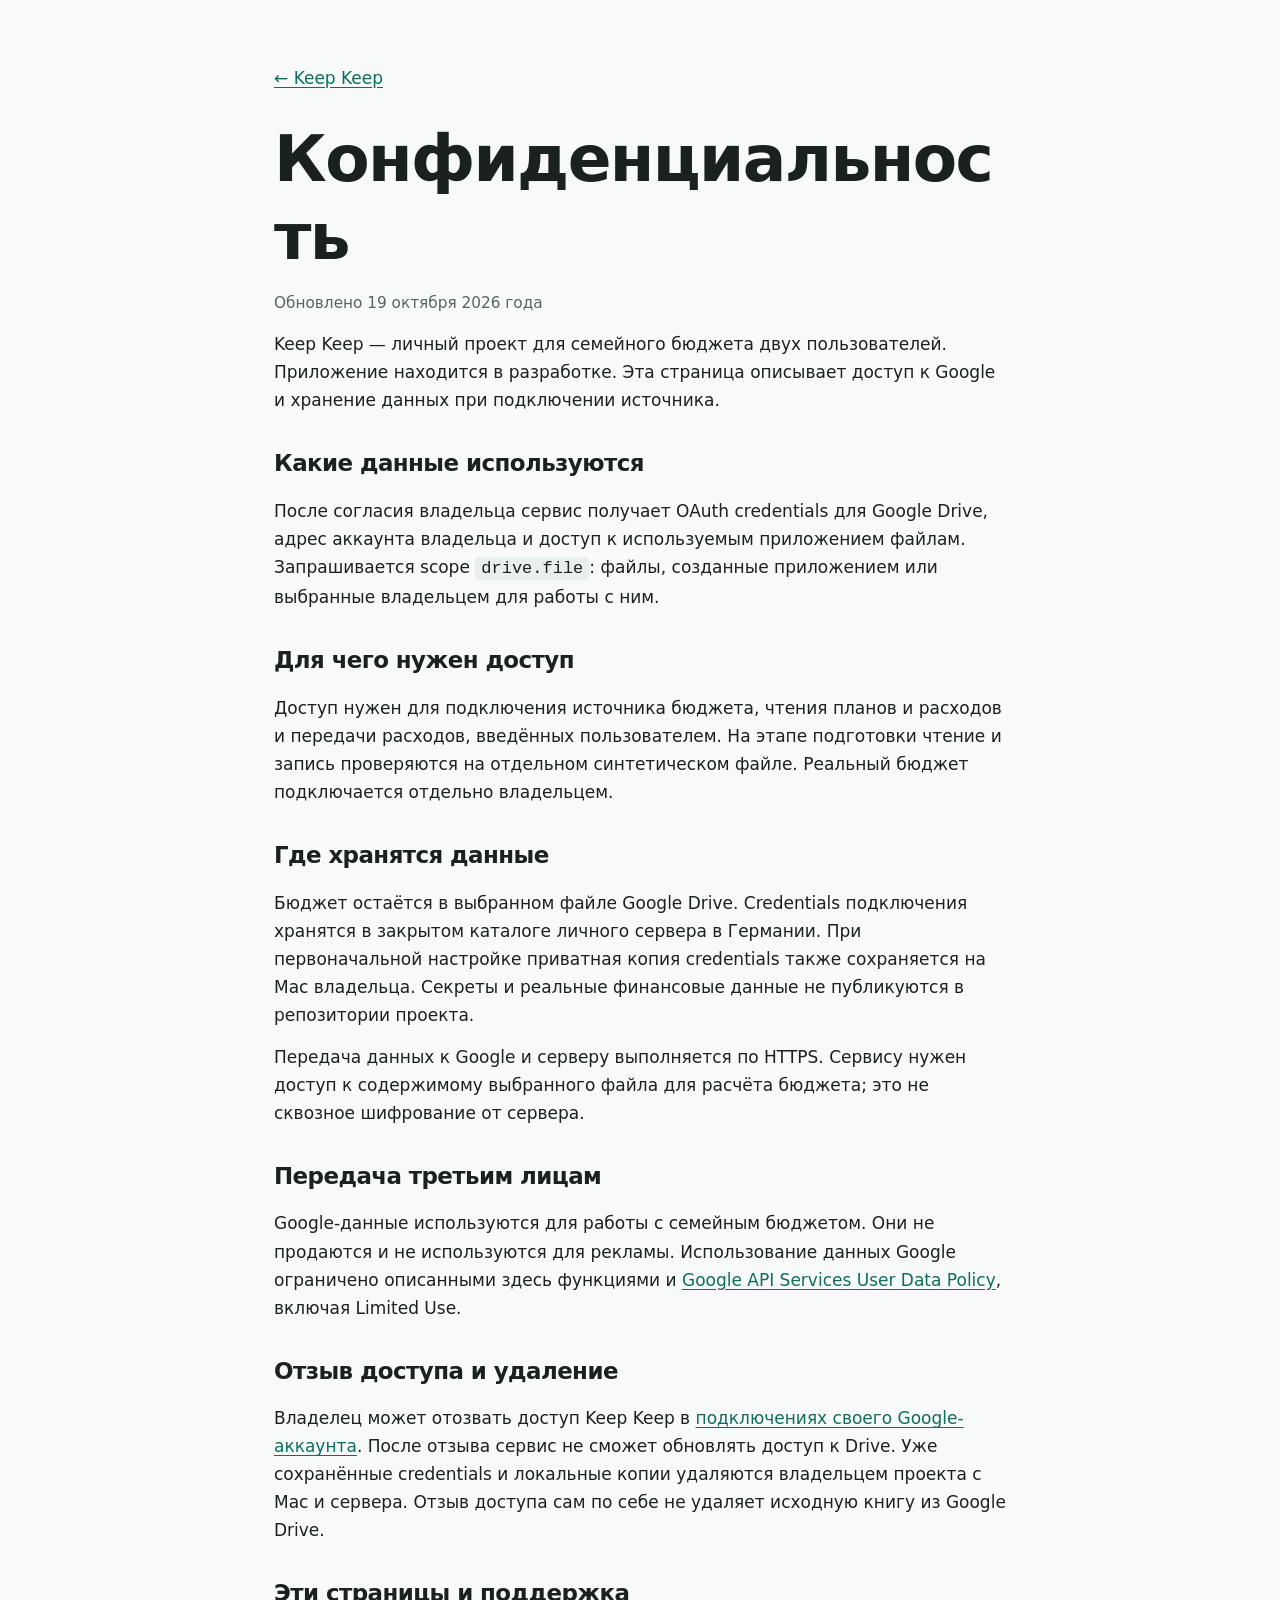
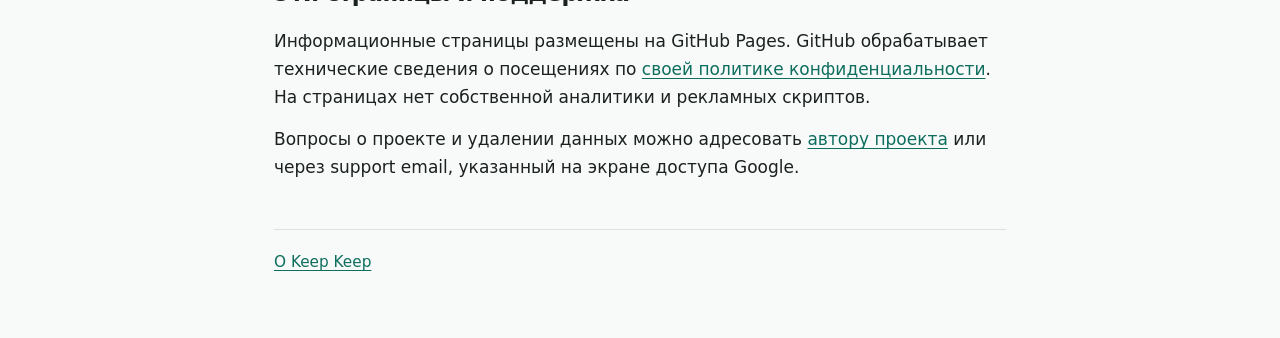
==== privacy.html @ e092f3ee "Publish Keep Keep information and privacy pages" ====
<!doctype html>
<html lang="ru">
<head>
  <meta charset="utf-8">
  <meta name="viewport" content="width=device-width, initial-scale=1">
  <title>Конфиденциальность — Keep Keep</title>
  <link rel="stylesheet" href="style.css">
</head>
<body>
  <main>
    <a class="back" href="index.html">← Keep Keep</a>
    <h1>Конфиденциальность</h1>
    <p class="muted">Обновлено 19 октября 2026 года</p>
    <p>Keep Keep — личный проект для семейного бюджета двух пользователей. Приложение находится в разработке. Эта страница описывает доступ к Google и хранение данных при подключении источника.</p>
    <h2>Какие данные используются</h2>
    <p>После согласия владельца сервис получает OAuth credentials для Google Drive, адрес аккаунта владельца и доступ к используемым приложением файлам. Запрашивается scope <code>drive.file</code>: файлы, созданные приложением или выбранные владельцем для работы с ним.</p>
    <h2>Для чего нужен доступ</h2>
    <p>Доступ нужен для подключения источника бюджета, чтения планов и расходов и передачи расходов, введённых пользователем. На этапе подготовки чтение и запись проверяются на отдельном синтетическом файле. Реальный бюджет подключается отдельно владельцем.</p>
    <h2>Где хранятся данные</h2>
    <p>Бюджет остаётся в выбранном файле Google Drive. Credentials подключения хранятся в закрытом каталоге личного сервера в Германии. При первоначальной настройке приватная копия credentials также сохраняется на Mac владельца. Секреты и реальные финансовые данные не публикуются в репозитории проекта.</p>
    <p>Передача данных к Google и серверу выполняется по HTTPS. Сервису нужен доступ к содержимому выбранного файла для расчёта бюджета; это не сквозное шифрование от сервера.</p>
    <h2>Передача третьим лицам</h2>
    <p>Google-данные используются для работы с семейным бюджетом. Они не продаются и не используются для рекламы. Использование данных Google ограничено описанными здесь функциями и <a href="https://developers.google.com/terms/api-services-user-data-policy">Google API Services User Data Policy</a>, включая Limited Use.</p>
    <h2>Отзыв доступа и удаление</h2>
    <p>Владелец может отозвать доступ Keep Keep в <a href="https://myaccount.google.com/connections">подключениях своего Google-аккаунта</a>. После отзыва сервис не сможет обновлять доступ к Drive. Уже сохранённые credentials и локальные копии удаляются владельцем проекта с Mac и сервера. Отзыв доступа сам по себе не удаляет исходную книгу из Google Drive.</p>
    <h2>Эти страницы и поддержка</h2>
    <p>Информационные страницы размещены на GitHub Pages. GitHub обрабатывает технические сведения о посещениях по <a href="https://docs.github.com/en/site-policy/privacy-policies/github-general-privacy-statement">своей политике конфиденциальности</a>. На страницах нет собственной аналитики и рекламных скриптов.</p>
    <p>Вопросы о проекте и удалении данных можно адресовать <a href="https://github.com/Hasuk1">автору проекта</a> или через support email, указанный на экране доступа Google.</p>
    <footer><a href="index.html">О Keep Keep</a></footer>
  </main>
</body>
</html>
---- style.css ----
:root { color-scheme: light; font: 17px/1.65 system-ui, sans-serif; color: #1a211e; background: #f8faf9; }
* { box-sizing: border-box; }
body { margin: 0; }
main { max-width: 780px; margin: 0 auto; padding: 64px 24px; }
h1, h2 { line-height: 1.2; letter-spacing: -.025em; }
h1 { font-size: clamp(2.2rem, 6vw, 3.8rem); margin: 16px 0; overflow-wrap: anywhere; }
h2 { font-size: 1.35rem; margin-top: 36px; }
p { margin: 14px 0; }
a { color: #0d6e5e; text-underline-offset: 3px; }
a:focus-visible { outline: 3px solid #0d6e5e; outline-offset: 5px; border-radius: 3px; }
.lead { font-size: 1.4rem; line-height: 1.45; max-width: 580px; }
.eyebrow, .muted, footer { color: #58655e; font-size: .9rem; }
section { padding: 8px 0 16px; }
.button { display: inline-block; margin-top: 12px; padding: 10px 18px; border-radius: 12px; background: #0d6e5e; color: #fff; text-decoration: none; }
.back { display: inline-block; margin-bottom: 12px; }
footer { margin-top: 48px; padding-top: 20px; border-top: 1px solid #d9e2dc; }
code { background: #e9efeb; padding: 2px 6px; border-radius: 4px; }
@media (max-width: 480px) { main { padding: 32px 20px; } }
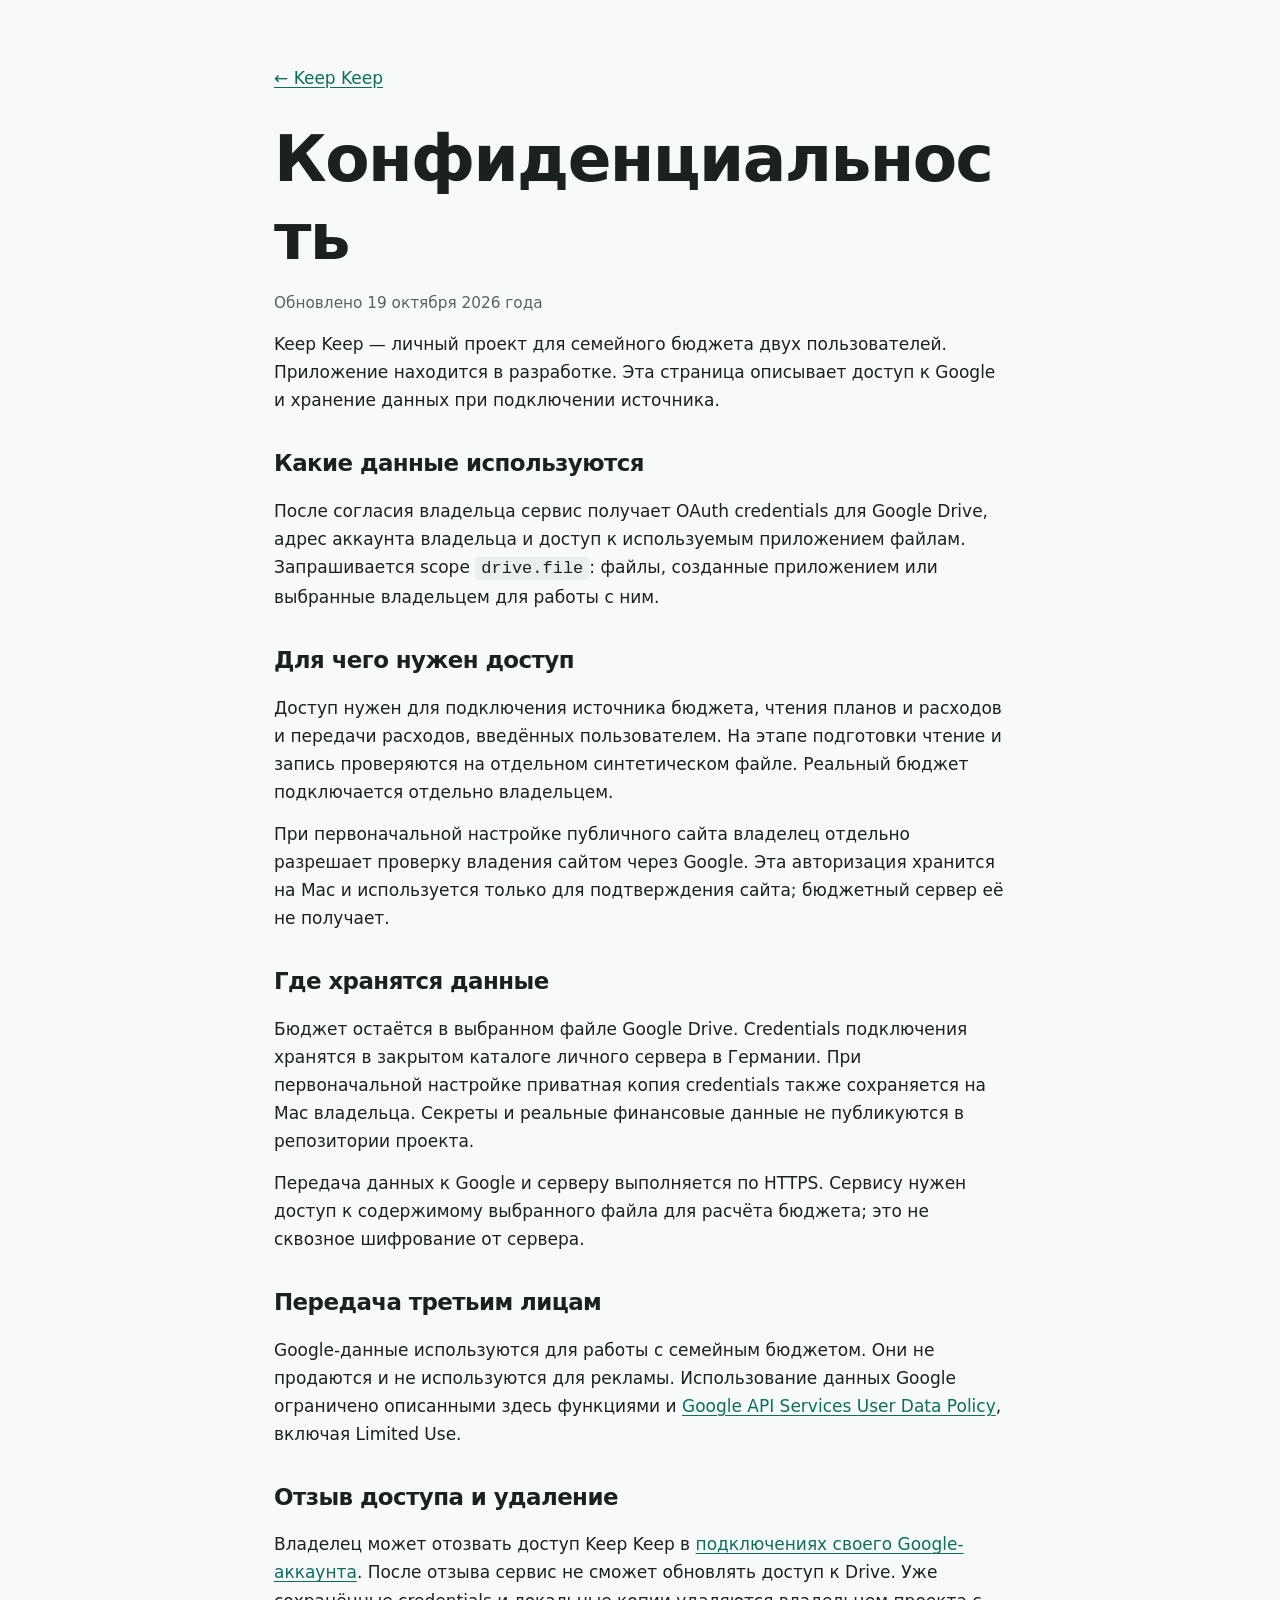
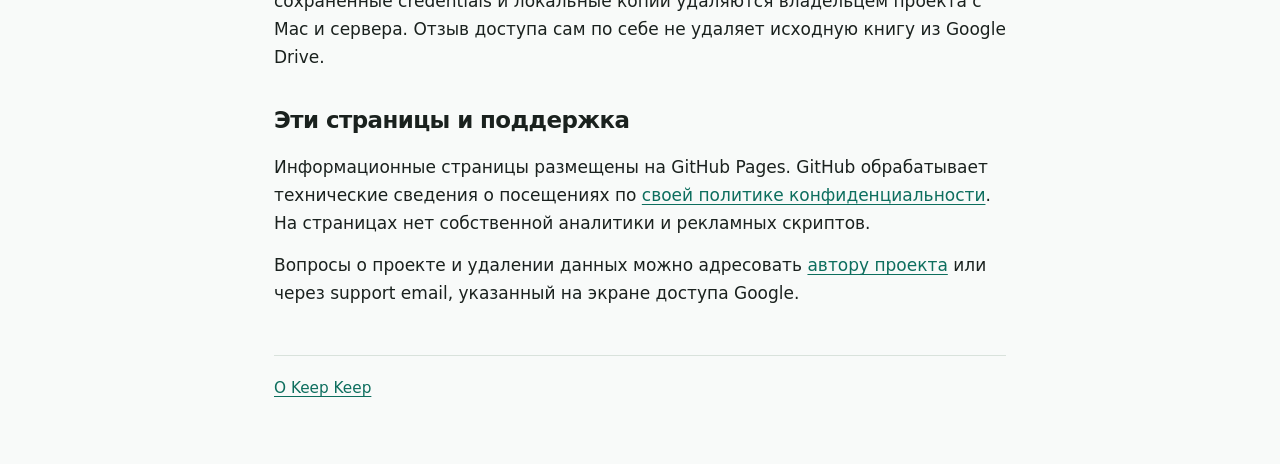
==== commit c5f4d09a: "Describe one-time site verification data use" ====
--- a/privacy.html
+++ b/privacy.html
@@ -16,6 +16,7 @@
     <p>После согласия владельца сервис получает OAuth credentials для Google Drive, адрес аккаунта владельца и доступ к используемым приложением файлам. Запрашивается scope <code>drive.file</code>: файлы, созданные приложением или выбранные владельцем для работы с ним.</p>
     <h2>Для чего нужен доступ</h2>
     <p>Доступ нужен для подключения источника бюджета, чтения планов и расходов и передачи расходов, введённых пользователем. На этапе подготовки чтение и запись проверяются на отдельном синтетическом файле. Реальный бюджет подключается отдельно владельцем.</p>
+    <p>При первоначальной настройке публичного сайта владелец отдельно разрешает проверку владения сайтом через Google. Эта авторизация хранится на Mac и используется только для подтверждения сайта; бюджетный сервер её не получает.</p>
     <h2>Где хранятся данные</h2>
     <p>Бюджет остаётся в выбранном файле Google Drive. Credentials подключения хранятся в закрытом каталоге личного сервера в Германии. При первоначальной настройке приватная копия credentials также сохраняется на Mac владельца. Секреты и реальные финансовые данные не публикуются в репозитории проекта.</p>
     <p>Передача данных к Google и серверу выполняется по HTTPS. Сервису нужен доступ к содержимому выбранного файла для расчёта бюджета; это не сквозное шифрование от сервера.</p>
